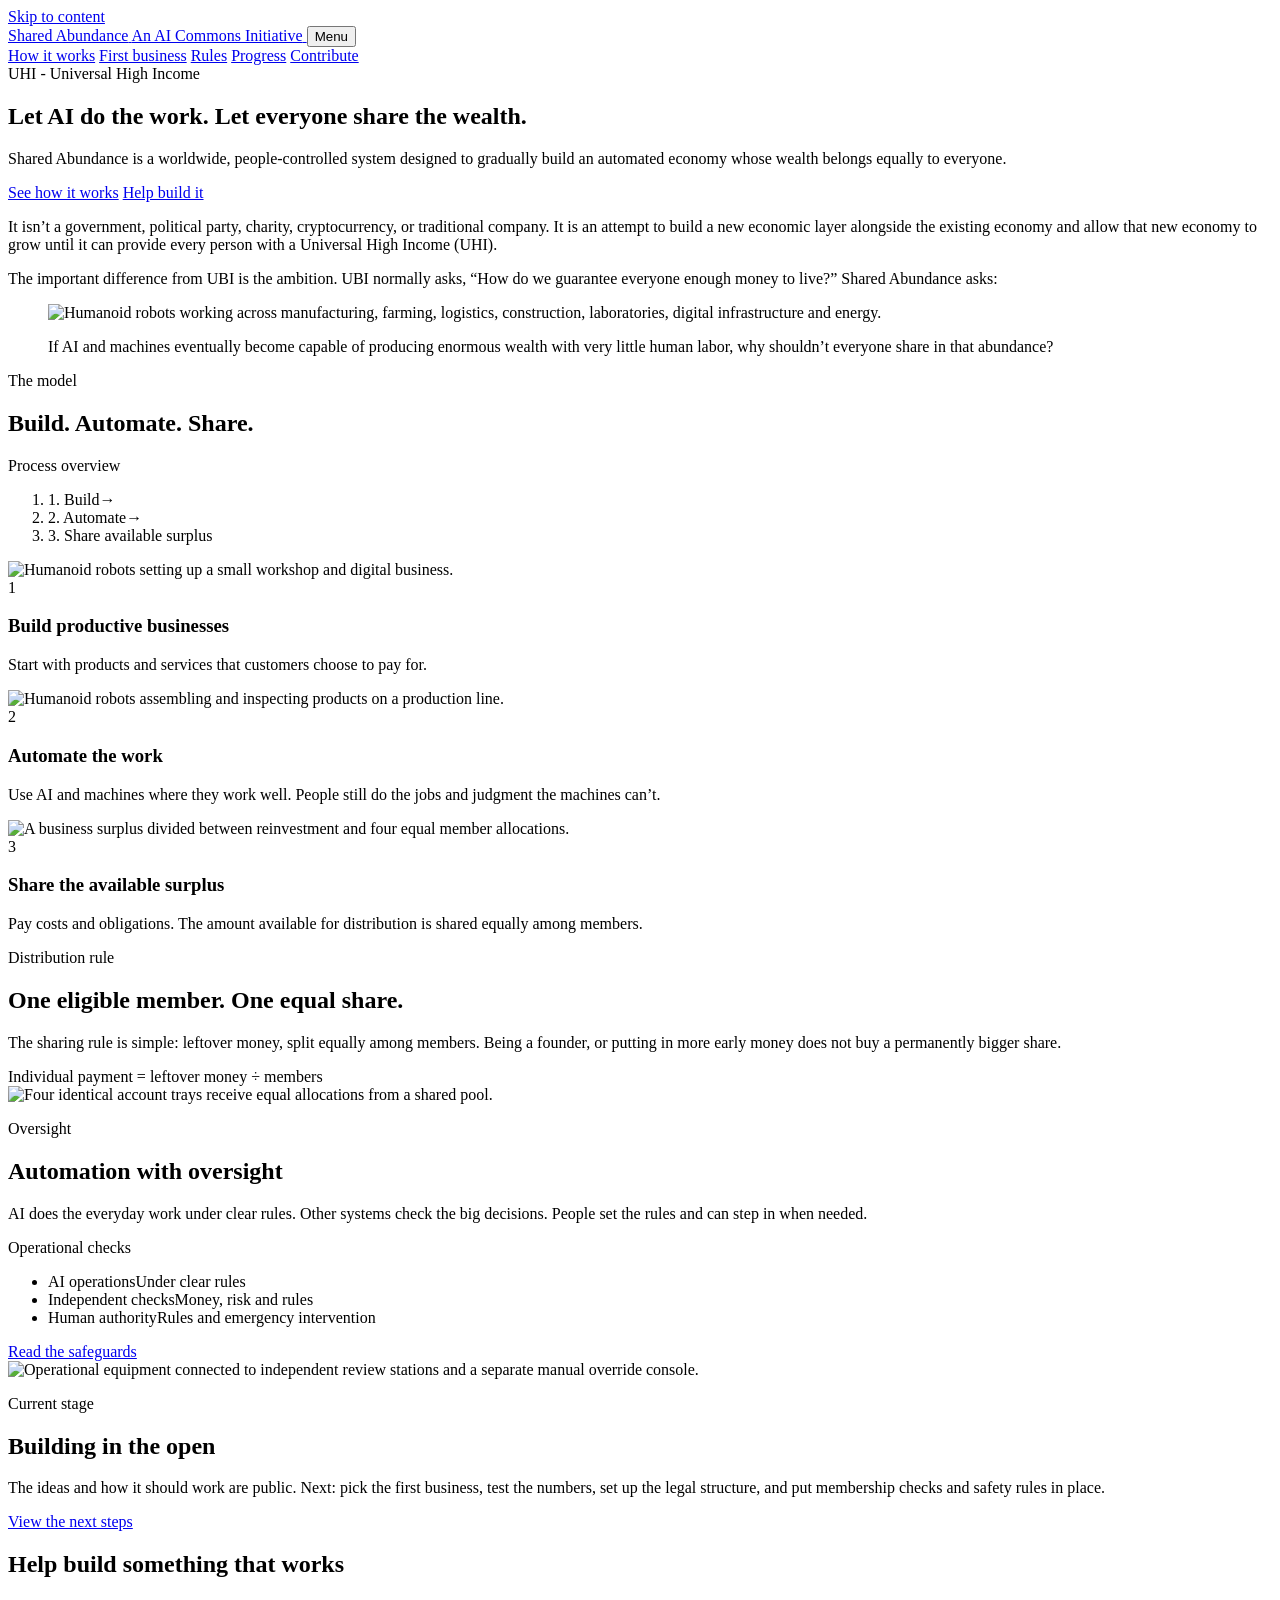
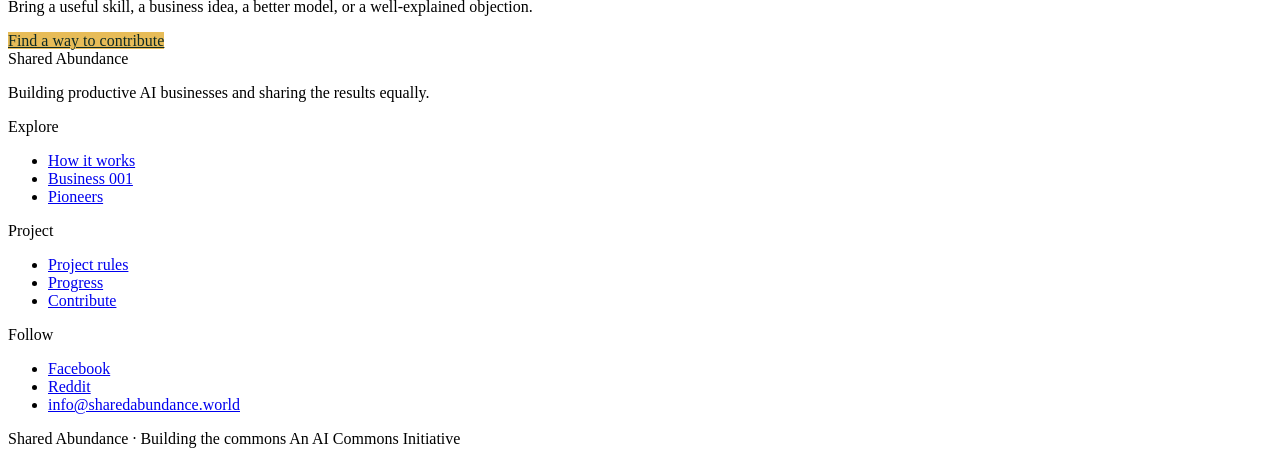
==== index.html @ f79dd9b8 "Remove First step section from homepage" ====
<!DOCTYPE html>
<html lang="en">
<head>
  <meta charset="utf-8">
  <meta name="viewport" content="width=device-width, initial-scale=1">
  <meta name="theme-color" content="#173E35">
  <title>Shared Abundance · Let AI do the work. Let everyone share the wealth.</title>
  <meta name="description" content="Shared Abundance builds productive businesses with AI and automation, then shares available surplus equally among eligible members.">
  <link rel="canonical" href="https://sharedabundance.world/">
  <meta property="og:title" content="Shared Abundance · Let AI do the work. Let everyone share the wealth.">
  <meta property="og:description" content="Shared Abundance builds productive businesses with AI and automation, then shares available surplus equally among eligible members.">
  <meta property="og:type" content="website">
  <meta property="og:url" content="https://sharedabundance.world/">
    <link rel="icon" href="/assets/favicon.svg" type="image/svg+xml">
  <link rel="icon" href="/assets/favicon.png" type="image/png" sizes="any">
  <link rel="apple-touch-icon" href="/assets/favicon.png">
  <link rel="stylesheet" href="/css/styles.css">
</head>
<body>
  <a class="skip-link" href="#main">Skip to content</a>
  <header class="site-header">
    <div class="container header-inner">
      <a class="brand" href="/">
        <span class="brand-name">Shared Abundance</span>
        <span class="brand-desc">An AI Commons Initiative</span>
      </a>
      <button class="nav-toggle" type="button" aria-expanded="false" aria-controls="site-nav">Menu</button>
      <nav id="site-nav" class="site-nav" aria-label="Primary">
        <a href="/how-it-works/">How it works</a>
        <a href="/business-001/">First business</a>
        <a href="/rules/">Rules</a>
        <a href="/progress/">Progress</a>
        <a href="/contribute/" class="nav-cta">Contribute</a>
      </nav>
    </div>
  </header>
  <main id="main">
    <section class="hero">
      <div class="container">
        <div class="hero-copy">
          <span class="badge">UHI - Universal High Income</span>
          <h1 class="hero-title" style="margin-top:1.25rem">
            <span>Let AI do the work.</span>
            <span>Let everyone share the wealth.</span>
          </h1>
          <div class="hero-intro">
            <p>Shared Abundance is a worldwide, people-controlled system designed to gradually build an automated economy whose wealth belongs equally to everyone.</p>
          </div>
          <div class="btn-row">
            <a class="btn btn-primary" href="/how-it-works/">See how it works</a>
            <a class="btn btn-secondary" href="/contribute/">Help build it</a>
          </div>
        </div>
        <div class="hero-above">
          <p>It isn’t a government, political party, charity, cryptocurrency, or traditional company. It is an attempt to build a new economic layer alongside the existing economy and allow that new economy to grow until it can provide every person with a Universal High Income (UHI).</p>
          <p>The important difference from UBI is the ambition. UBI normally asks, “How do we guarantee everyone enough money to live?” Shared Abundance asks:</p>
        </div>
        <figure class="hero-figure">
          <img src="/assets/00-approved-humanoid-hero.png" width="1672" height="941" alt="Humanoid robots working across manufacturing, farming, logistics, construction, laboratories, digital infrastructure and energy." fetchpriority="high" decoding="async">
          <figcaption class="hero-below">
            <p class="hero-question">If AI and machines eventually become capable of producing enormous wealth with very little human labor, why shouldn’t everyone share in that abundance?</p>
          </figcaption>
        </figure>
      </div>
    </section>

    <section class="section" aria-labelledby="process-heading">
      <div class="container">
        <div class="section-header">
          <p class="eyebrow">The model</p>
          <h2 id="process-heading">Build. Automate. Share.</h2>
        </div>
        <div class="diagram" aria-label="Three-step process">
          <div class="diagram-title">Process overview</div>
          <ol class="flow">
            <li><span class="flow-node accent">1. Build</span><span class="flow-arrow" aria-hidden="true">→</span></li>
            <li><span class="flow-node accent">2. Automate</span><span class="flow-arrow" aria-hidden="true">→</span></li>
            <li><span class="flow-node gold">3. Share available surplus</span></li>
          </ol>
        </div>
        <div class="grid-3">
          <article class="card">
            <div class="card-media"><img src="/assets/01a-build.png" width="1448" height="1086" alt="Humanoid robots setting up a small workshop and digital business." loading="lazy" decoding="async"></div>
            <div class="card-body"><span class="step-num">1</span><h3>Build productive businesses</h3><p>Start with products and services that customers choose to pay for.</p></div>
          </article>
          <article class="card">
            <div class="card-media"><img src="/assets/01b-automate.png" width="1448" height="1086" alt="Humanoid robots assembling and inspecting products on a production line." loading="lazy" decoding="async"></div>
            <div class="card-body"><span class="step-num">2</span><h3>Automate the work</h3><p>Use AI and machines where they work well. People still do the jobs and judgment the machines can’t.</p></div>
          </article>
          <article class="card">
            <div class="card-media"><img src="/assets/01c-share.png" width="1448" height="1086" alt="A business surplus divided between reinvestment and four equal member allocations." loading="lazy" decoding="async"></div>
            <div class="card-body"><span class="step-num">3</span><h3>Share the available surplus</h3><p>Pay costs and obligations. The amount available for distribution is shared equally among members.</p></div>
          </article>
        </div>
      </div>
    </section>



    <section class="section section-sage" aria-labelledby="equal-heading">
      <div class="container">
        <div class="feature-row">
          <div>
            <p class="eyebrow">Distribution rule</p>
            <h2 id="equal-heading">One eligible member. One equal share.</h2>
            <p>The sharing rule is simple: leftover money, split equally among members. Being a founder, or putting in more early money does not buy a permanently bigger share.</p>
            <div class="formula" role="math" aria-label="Individual payment equals leftover money divided by members">Individual payment = leftover money ÷ members</div>
          </div>
          <div class="feature-media"><img src="/assets/03-equal-shares.png" width="1672" height="941" alt="Four identical account trays receive equal allocations from a shared pool." loading="lazy" decoding="async"></div>
        </div>
      </div>
    </section>

    <section class="section" aria-labelledby="safeguards-heading">
      <div class="container">
        <div class="feature-row reverse">
          <div>
            <p class="eyebrow">Oversight</p>
            <h2 id="safeguards-heading">Automation with oversight</h2>
            <p>AI does the everyday work under clear rules. Other systems check the big decisions. People set the rules and can step in when needed.</p>
            <div class="diagram" aria-label="Operational safeguards">
              <div class="diagram-title">Operational checks</div>
              <ul class="stack-list">
                <li><span class="label">AI operations</span><span class="note">Under clear rules</span><span></span></li>
                <li><span class="label">Independent checks</span><span class="note">Money, risk and rules</span><span></span></li>
                <li><span class="label">Human authority</span><span class="note">Rules and emergency intervention</span><span></span></li>
              </ul>
            </div>
            <div class="btn-row"><a class="btn btn-secondary" href="/rules/#safeguards">Read the safeguards</a></div>
          </div>
          <div class="feature-media"><img src="/assets/07-operational-safeguards.png" width="1672" height="941" alt="Operational equipment connected to independent review stations and a separate manual override console." loading="lazy" decoding="async"></div>
        </div>
      </div>
    </section>

    <section class="section section-sage" aria-labelledby="stage-heading">
      <div class="container">
        <div class="section-header">
          <p class="eyebrow">Current stage</p>
          <h2 id="stage-heading">Building in the open</h2>
          <p class="lead">The ideas and how it should work are public. Next: pick the first business, test the numbers, set up the legal structure, and put membership checks and safety rules in place.</p>
        </div>
        <div class="btn-row" style="margin-top:0"><a class="btn btn-primary" href="/progress/">View the next steps</a></div>
      </div>
    </section>

    <section class="section section-forest" aria-labelledby="invite-heading">
      <div class="container cta-band">
        <div>
          <h2 id="invite-heading">Help build something that works</h2>
          <p class="lead">Bring a useful skill, a business idea, a better model, or a well-explained objection.</p>
        </div>
        <a class="btn btn-ghost" href="/contribute/" style="background:#E7BC58;color:#0F2A24">Find a way to contribute</a>
      </div>
    </section>
  </main>
  <footer class="site-footer">
    <div class="container">
      <div class="footer-grid">
        <div>
          <div class="footer-brand">Shared Abundance</div>
          <p>Building productive AI businesses and sharing the results equally.</p>
        </div>
        <div>
          <div class="footer-heading">Explore</div>
          <ul class="footer-links">
            <li><a href="/how-it-works/">How it works</a></li>
            <li><a href="/business-001/">Business 001</a></li>
            <li><a href="/pioneers/">Pioneers</a></li>
          </ul>
        </div>
        <div>
          <div class="footer-heading">Project</div>
          <ul class="footer-links">
            <li><a href="/rules/">Project rules</a></li>
            <li><a href="/progress/">Progress</a></li>
            <li><a href="/contribute/">Contribute</a></li>
          </ul>
        </div>
        <div>
          <div class="footer-heading">Follow</div>
          <ul class="footer-links">
            <li><a href="https://www.facebook.com/profile.php?id=61594748557223" rel="noopener noreferrer" target="_blank">Facebook</a></li>
            <li><a href="https://www.reddit.com/user/SharedAbundance/" rel="noopener noreferrer" target="_blank">Reddit</a></li>
            <li><a href="mailto:info@sharedabundance.world">info@sharedabundance.world</a></li>
          </ul>
        </div>
      </div>
      <div class="footer-meta">
        <span>Shared Abundance · Building the commons</span>
        <span>An AI Commons Initiative</span>
      </div>
    </div>
  </footer>
  <script src="/js/site.js" defer></script>
</body>
</html>
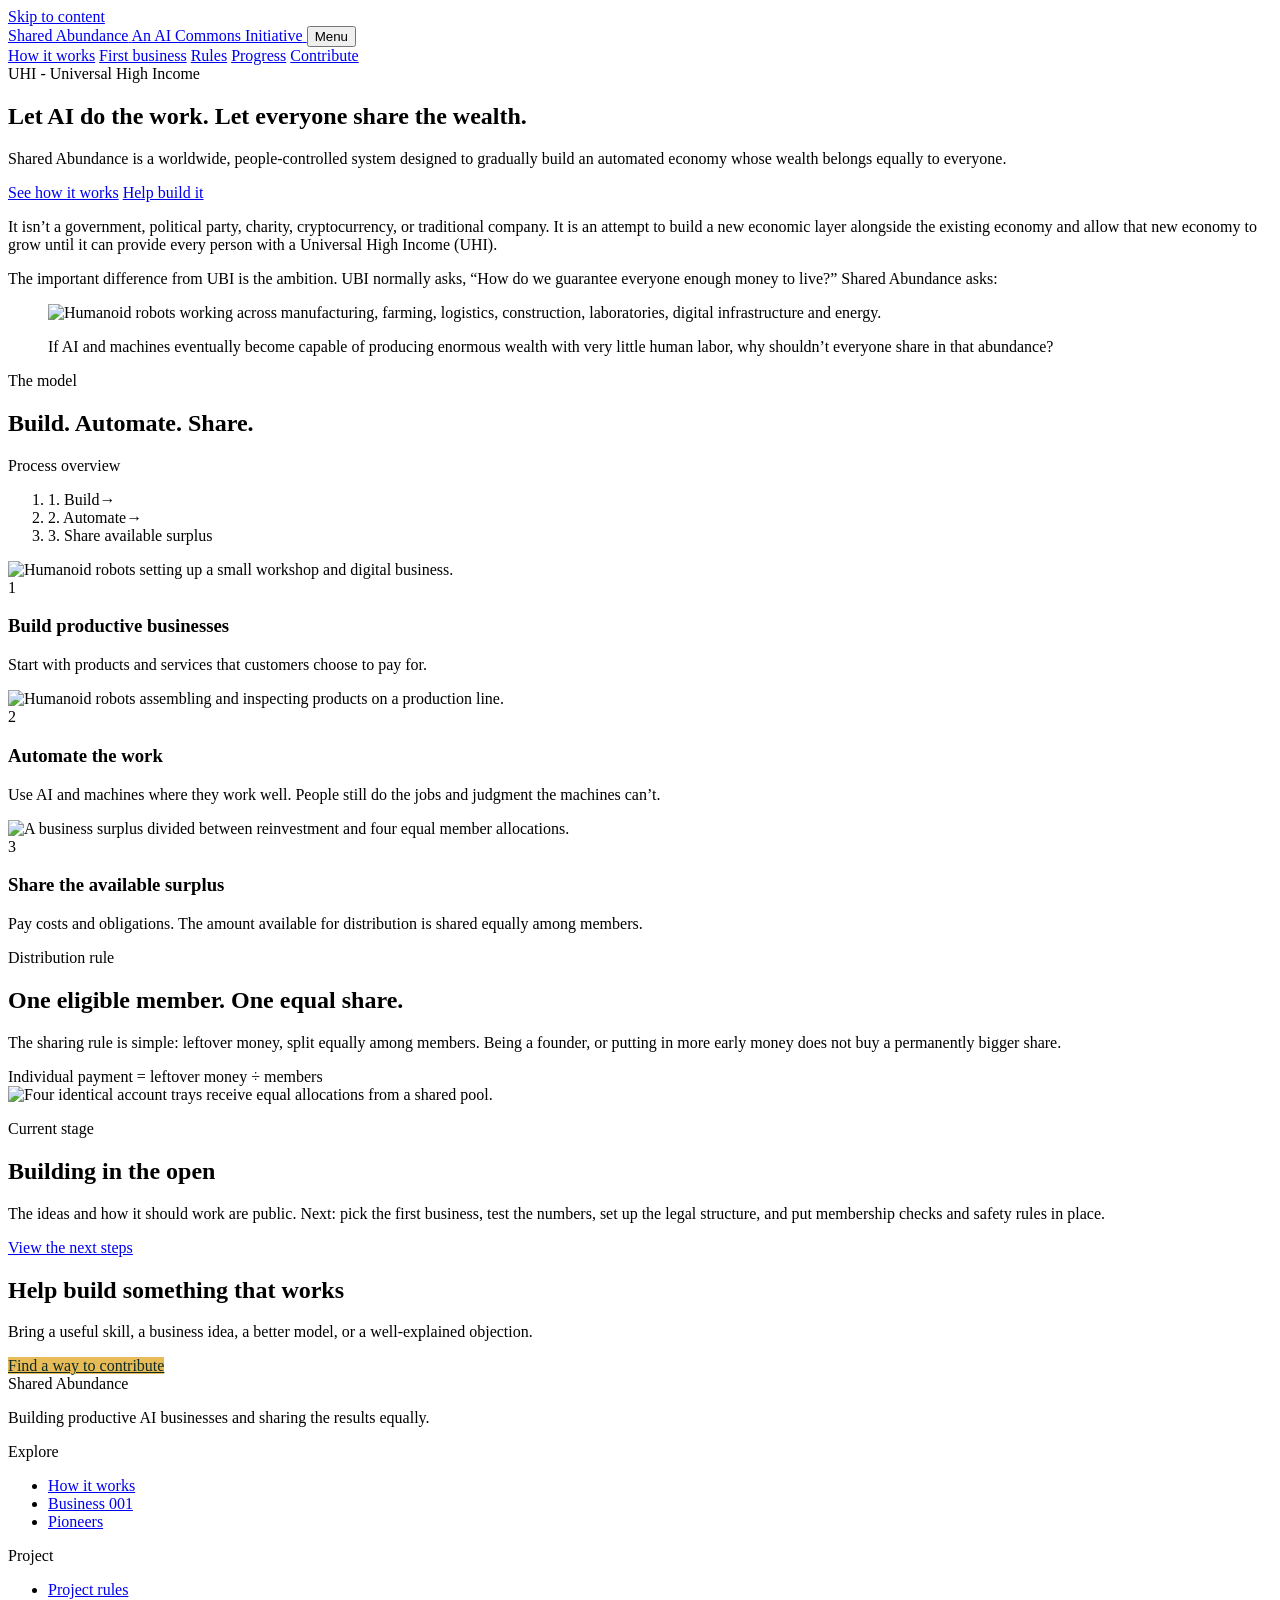
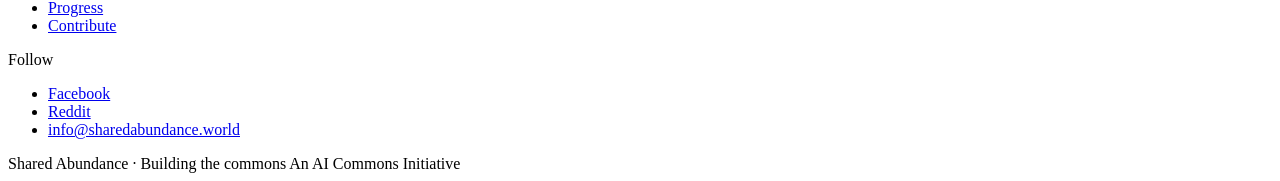
==== commit f7f6e9cb: "Remove Automation with oversight section from homepage" ====
--- a/index.html
+++ b/index.html
@@ -111,29 +111,8 @@
       </div>
     </section>
 
-    <section class="section" aria-labelledby="safeguards-heading">
-      <div class="container">
-        <div class="feature-row reverse">
-          <div>
-            <p class="eyebrow">Oversight</p>
-            <h2 id="safeguards-heading">Automation with oversight</h2>
-            <p>AI does the everyday work under clear rules. Other systems check the big decisions. People set the rules and can step in when needed.</p>
-            <div class="diagram" aria-label="Operational safeguards">
-              <div class="diagram-title">Operational checks</div>
-              <ul class="stack-list">
-                <li><span class="label">AI operations</span><span class="note">Under clear rules</span><span></span></li>
-                <li><span class="label">Independent checks</span><span class="note">Money, risk and rules</span><span></span></li>
-                <li><span class="label">Human authority</span><span class="note">Rules and emergency intervention</span><span></span></li>
-              </ul>
-            </div>
-            <div class="btn-row"><a class="btn btn-secondary" href="/rules/#safeguards">Read the safeguards</a></div>
-          </div>
-          <div class="feature-media"><img src="/assets/07-operational-safeguards.png" width="1672" height="941" alt="Operational equipment connected to independent review stations and a separate manual override console." loading="lazy" decoding="async"></div>
-        </div>
-      </div>
-    </section>
 
-    <section class="section section-sage" aria-labelledby="stage-heading">
+    <section class="section" aria-labelledby="stage-heading">
       <div class="container">
         <div class="section-header">
           <p class="eyebrow">Current stage</p>
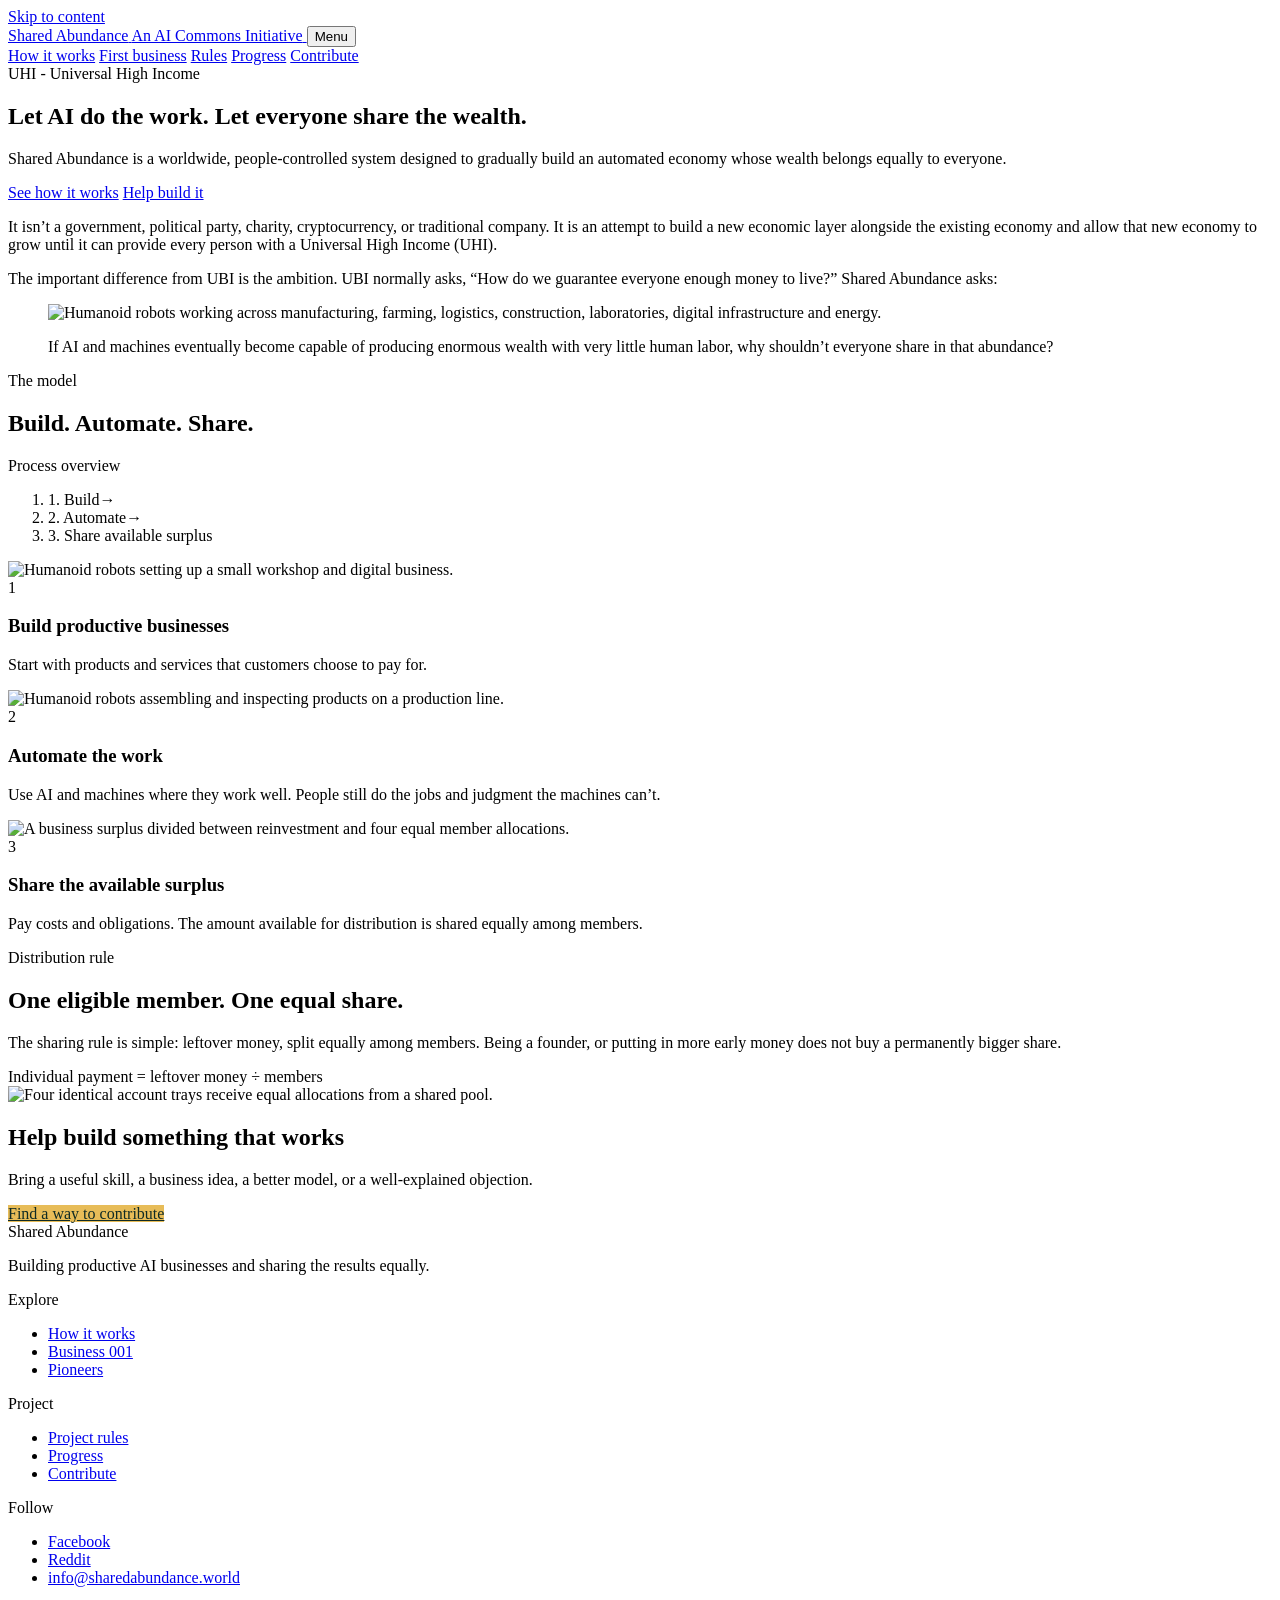
==== commit f9965604: "Remove Building in the open section from homepage" ====
--- a/index.html
+++ b/index.html
@@ -112,16 +112,6 @@
     </section>
 
 
-    <section class="section" aria-labelledby="stage-heading">
-      <div class="container">
-        <div class="section-header">
-          <p class="eyebrow">Current stage</p>
-          <h2 id="stage-heading">Building in the open</h2>
-          <p class="lead">The ideas and how it should work are public. Next: pick the first business, test the numbers, set up the legal structure, and put membership checks and safety rules in place.</p>
-        </div>
-        <div class="btn-row" style="margin-top:0"><a class="btn btn-primary" href="/progress/">View the next steps</a></div>
-      </div>
-    </section>
 
     <section class="section section-forest" aria-labelledby="invite-heading">
       <div class="container cta-band">
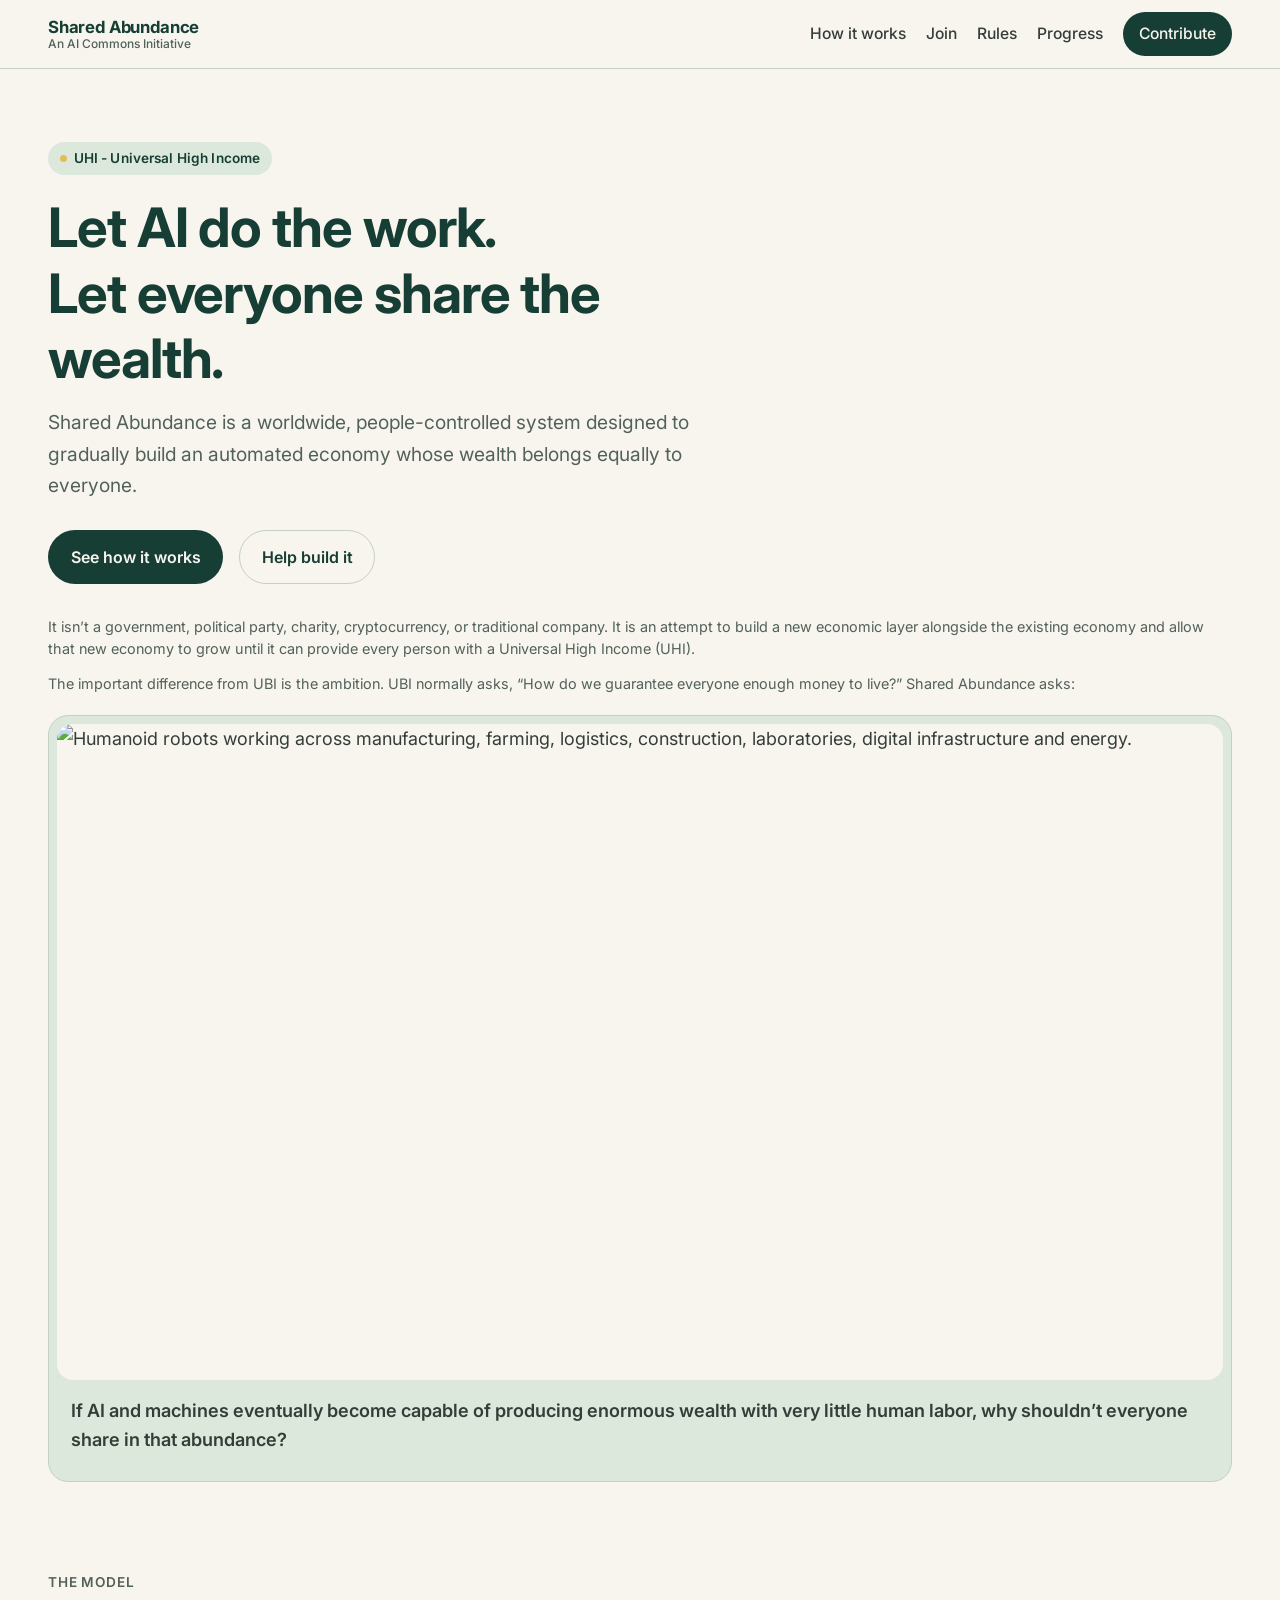
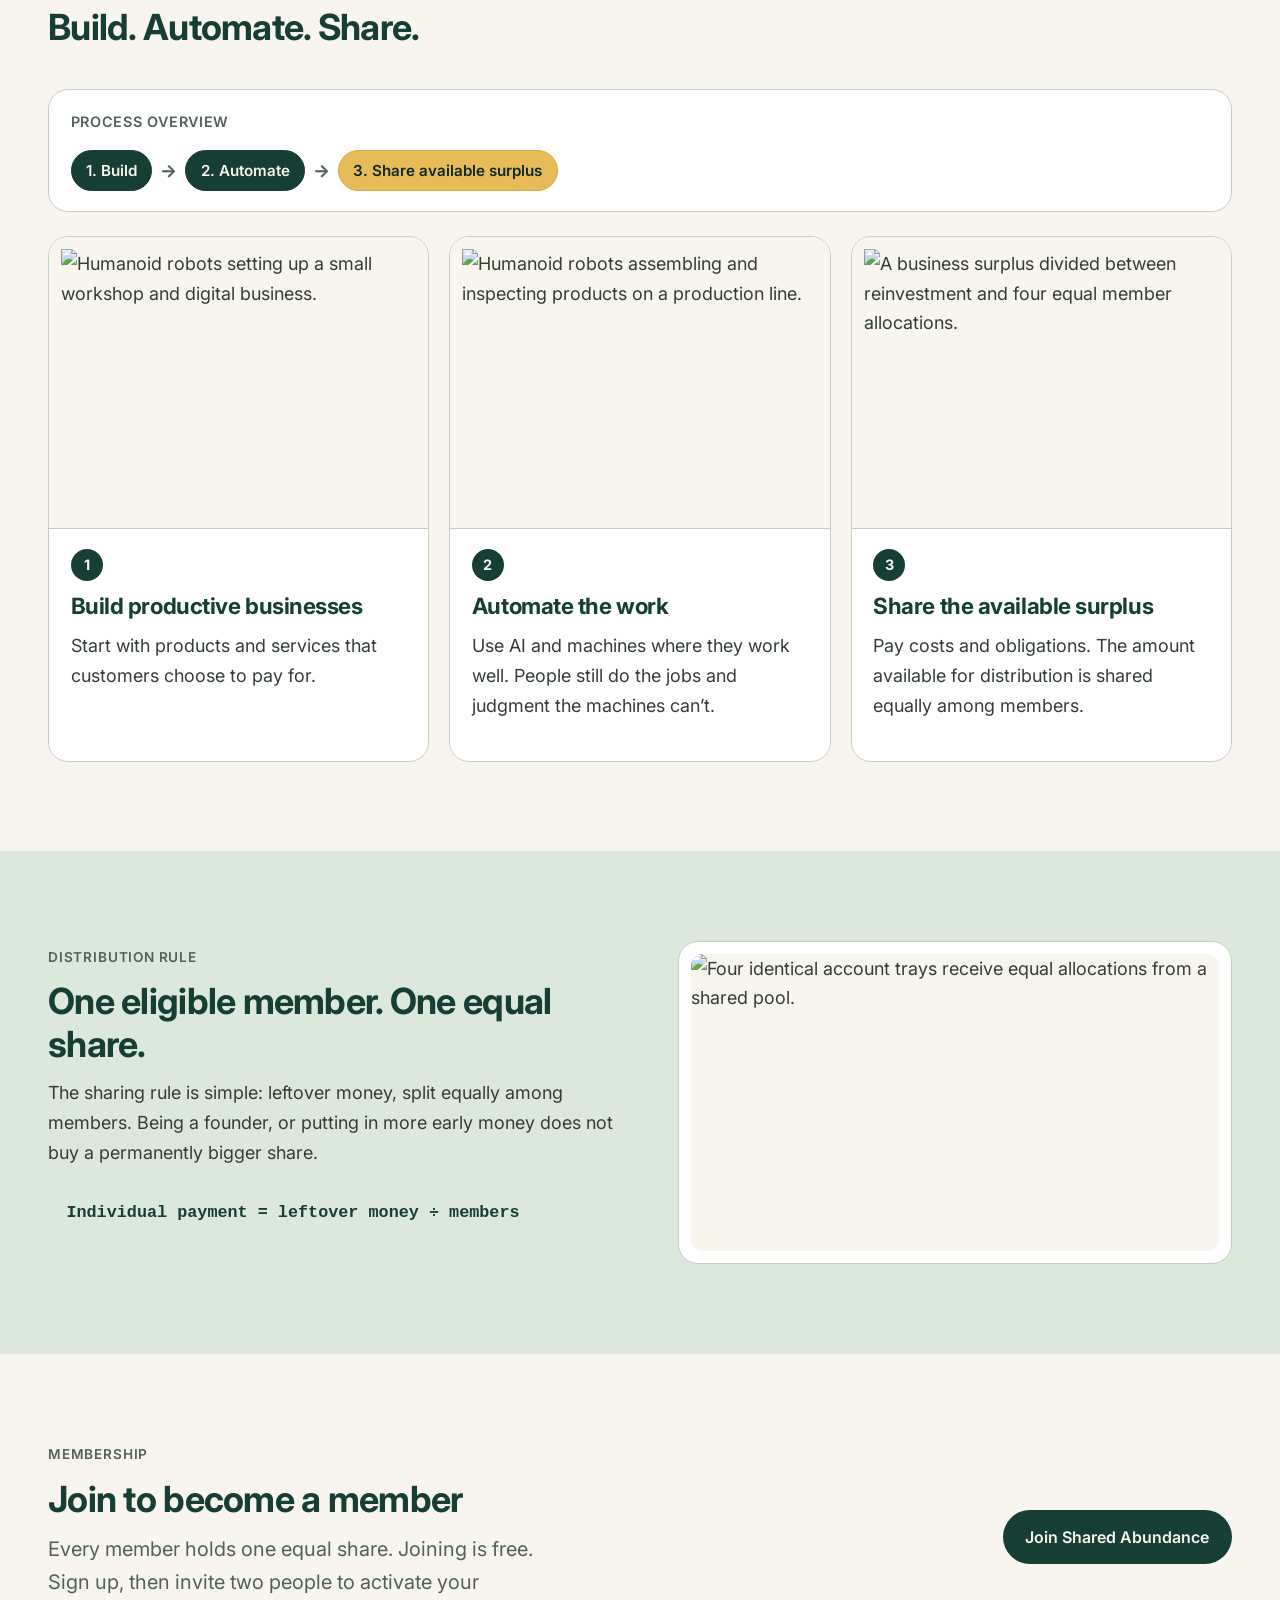
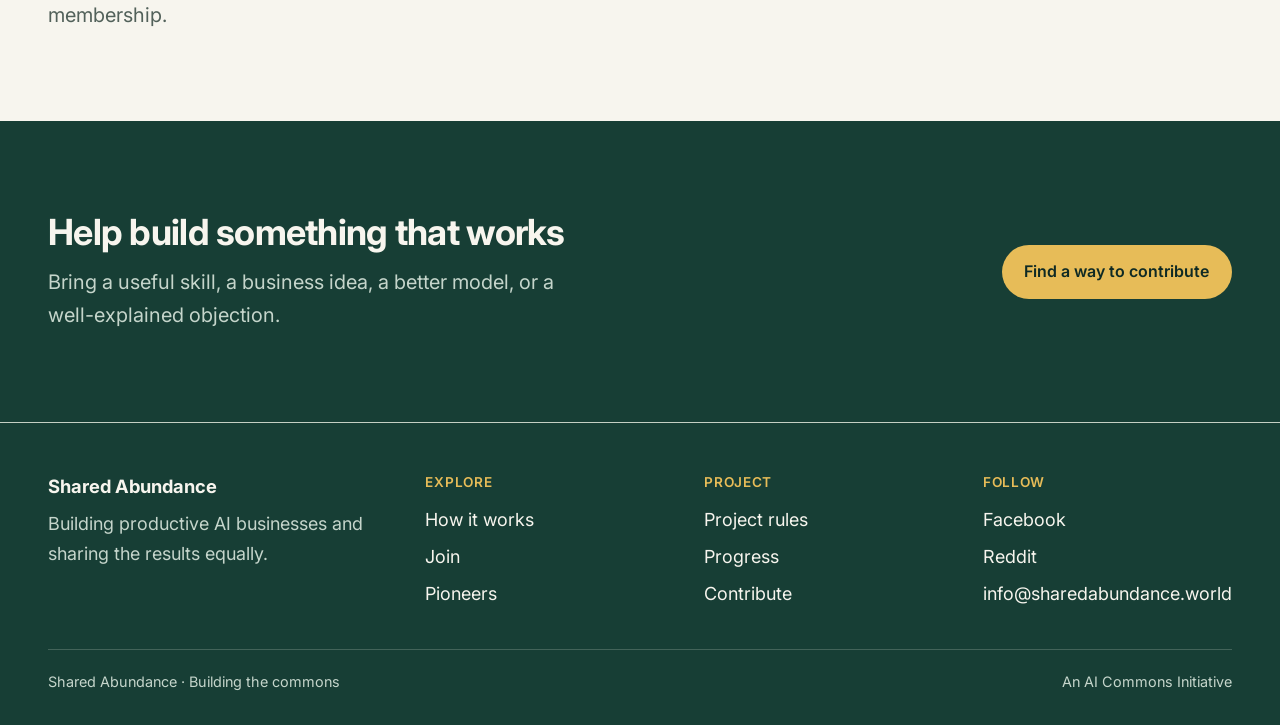
==== commit a473d42d: "Replace First business page with redirect to /join/ and update nav/footer links" ====
--- a/index.html
+++ b/index.html
@@ -27,7 +27,7 @@
       <button class="nav-toggle" type="button" aria-expanded="false" aria-controls="site-nav">Menu</button>
       <nav id="site-nav" class="site-nav" aria-label="Primary">
         <a href="/how-it-works/">How it works</a>
-        <a href="/business-001/">First business</a>
+        <a href="/join/">Join</a>
         <a href="/rules/">Rules</a>
         <a href="/progress/">Progress</a>
         <a href="/contribute/" class="nav-cta">Contribute</a>
@@ -113,6 +113,17 @@
 
 
 
+    <section class="section" aria-labelledby="join-heading">
+      <div class="container cta-band">
+        <div>
+          <p class="eyebrow">Membership</p>
+          <h2 id="join-heading">Join to become a member</h2>
+          <p class="lead">Every member holds one equal share. Joining is free. Sign up, then invite two people to activate your membership.</p>
+        </div>
+        <a class="btn btn-primary" href="/join/">Join Shared Abundance</a>
+      </div>
+    </section>
+
     <section class="section section-forest" aria-labelledby="invite-heading">
       <div class="container cta-band">
         <div>
@@ -134,7 +145,7 @@
           <div class="footer-heading">Explore</div>
           <ul class="footer-links">
             <li><a href="/how-it-works/">How it works</a></li>
-            <li><a href="/business-001/">Business 001</a></li>
+            <li><a href="/join/">Join</a></li>
             <li><a href="/pioneers/">Pioneers</a></li>
           </ul>
         </div>
--- a/css/styles.css
+++ b/css/styles.css
@@ -0,0 +1,1020 @@
+/* Shared Abundance · site styles */
+@import url("https://fonts.googleapis.com/css2?family=Inter:wght@400;500;600;700&display=swap");
+
+:root {
+  --sa-ivory: #F7F5EE;
+  --sa-forest: #173E35;
+  --sa-sage: #DCE8DC;
+  --sa-gold: #E7BC58;
+  --sa-charcoal: #343D38;
+  --sa-muted: #52615A;
+  --sa-border: #C5D0C4;
+  --sa-white: #FFFFFF;
+  --sa-forest-deep: #0F2A24;
+  --sa-font: Inter, ui-sans-serif, system-ui, -apple-system, BlinkMacSystemFont, "Segoe UI", sans-serif;
+  --sa-max-width: 77.5rem;
+  --sa-reading-width: 47.5rem;
+  --sa-radius-small: 0.75rem;
+  --sa-radius-large: 1.25rem;
+  --sa-gutter: clamp(1.25rem, 4vw, 3rem);
+  --sa-section-space: clamp(3rem, 7vw, 7rem);
+  --sa-shadow: 0 1px 2px rgba(23, 62, 53, 0.04), 0 8px 24px rgba(23, 62, 53, 0.06);
+  --sa-header-h: 4.25rem;
+}
+
+*, *::before, *::after { box-sizing: border-box; }
+
+html {
+  scroll-behavior: smooth;
+  -webkit-text-size-adjust: 100%;
+}
+
+@media (prefers-reduced-motion: reduce) {
+  html { scroll-behavior: auto; }
+  *, *::before, *::after {
+    animation-duration: 0.01ms !important;
+    animation-iteration-count: 1 !important;
+    transition-duration: 0.01ms !important;
+  }
+}
+
+body {
+  margin: 0;
+  font-family: var(--sa-font);
+  font-size: 1.125rem;
+  line-height: 1.65;
+  color: var(--sa-charcoal);
+  background: var(--sa-ivory);
+  -webkit-font-smoothing: antialiased;
+}
+
+img { max-width: 100%; height: auto; display: block; }
+a { color: var(--sa-forest); text-underline-offset: 0.15em; }
+a:hover { color: var(--sa-forest-deep); }
+:focus-visible {
+  outline: 3px solid var(--sa-gold);
+  outline-offset: 3px;
+}
+.skip-link {
+  position: absolute;
+  left: -9999px;
+  top: 0;
+  background: var(--sa-forest);
+  color: var(--sa-ivory);
+  padding: 0.75rem 1rem;
+  z-index: 1000;
+}
+.skip-link:focus { left: var(--sa-gutter); top: 0.5rem; }
+
+.container {
+  width: min(100% - 2 * var(--sa-gutter), var(--sa-max-width));
+  margin-inline: auto;
+}
+.reading { max-width: var(--sa-reading-width); }
+
+/* Header */
+.site-header {
+  position: sticky;
+  top: 0;
+  z-index: 100;
+  background: rgba(247, 245, 238, 0.92);
+  backdrop-filter: blur(10px);
+  border-bottom: 1px solid var(--sa-border);
+}
+.header-inner {
+  display: flex;
+  align-items: center;
+  justify-content: space-between;
+  gap: 1rem;
+  min-height: var(--sa-header-h);
+}
+.brand {
+  display: flex;
+  flex-direction: column;
+  text-decoration: none;
+  color: var(--sa-forest);
+  line-height: 1.2;
+}
+.brand-name {
+  font-weight: 700;
+  font-size: 1.05rem;
+  letter-spacing: -0.01em;
+}
+.brand-desc {
+  font-size: 0.75rem;
+  color: var(--sa-muted);
+  font-weight: 500;
+}
+.nav-toggle {
+  display: none;
+  border: 1px solid var(--sa-border);
+  background: var(--sa-white);
+  color: var(--sa-forest);
+  border-radius: var(--sa-radius-small);
+  padding: 0.55rem 0.85rem;
+  font: inherit;
+  font-size: 0.95rem;
+  font-weight: 600;
+  cursor: pointer;
+}
+.site-nav {
+  display: flex;
+  align-items: center;
+  gap: 0.25rem 1.25rem;
+}
+.site-nav a {
+  text-decoration: none;
+  color: var(--sa-charcoal);
+  font-size: 0.98rem;
+  font-weight: 500;
+  padding: 0.35rem 0;
+}
+.site-nav a:hover,
+.site-nav a[aria-current="page"] {
+  color: var(--sa-forest);
+}
+.site-nav a[aria-current="page"] {
+  box-shadow: inset 0 -2px 0 var(--sa-gold);
+}
+.nav-cta {
+  display: inline-flex !important;
+  align-items: center;
+  background: var(--sa-forest) !important;
+  color: var(--sa-ivory) !important;
+  padding: 0.55rem 1rem !important;
+  border-radius: 999px;
+  box-shadow: none !important;
+}
+.nav-cta:hover {
+  background: var(--sa-forest-deep) !important;
+  color: var(--sa-ivory) !important;
+}
+
+@media (max-width: 860px) {
+  .nav-toggle { display: inline-flex; align-items: center; gap: 0.4rem; }
+  .site-nav {
+    display: none;
+    position: absolute;
+    left: 0;
+    right: 0;
+    top: 100%;
+    flex-direction: column;
+    align-items: stretch;
+    gap: 0;
+    background: var(--sa-ivory);
+    border-bottom: 1px solid var(--sa-border);
+    padding: 0.75rem var(--sa-gutter) 1.25rem;
+    box-shadow: var(--sa-shadow);
+  }
+  .site-nav.is-open { display: flex; }
+  .site-nav a {
+    padding: 0.85rem 0.25rem;
+    border-bottom: 1px solid var(--sa-border);
+  }
+  .site-nav .nav-cta {
+    margin-top: 0.75rem;
+    justify-content: center;
+    border-bottom: 0 !important;
+  }
+}
+
+/* Buttons & badges */
+.btn {
+  display: inline-flex;
+  align-items: center;
+  justify-content: center;
+  gap: 0.4rem;
+  padding: 0.8rem 1.35rem;
+  border-radius: 999px;
+  font: inherit;
+  font-size: 1rem;
+  font-weight: 600;
+  text-decoration: none;
+  border: 1px solid transparent;
+  cursor: pointer;
+  transition: background 0.15s ease, color 0.15s ease, border-color 0.15s ease;
+}
+.btn-primary {
+  background: var(--sa-forest);
+  color: var(--sa-ivory);
+}
+.btn-primary:hover {
+  background: var(--sa-forest-deep);
+  color: var(--sa-ivory);
+}
+.btn-secondary {
+  background: transparent;
+  color: var(--sa-forest);
+  border-color: var(--sa-border);
+}
+.btn-secondary:hover {
+  background: var(--sa-sage);
+  color: var(--sa-forest);
+}
+.btn-ghost {
+  background: var(--sa-sage);
+  color: var(--sa-forest);
+}
+.btn-ghost:hover { background: #cfe0cf; color: var(--sa-forest); }
+.btn-row {
+  display: flex;
+  flex-wrap: wrap;
+  gap: 0.75rem 1rem;
+  margin-top: 1.5rem;
+}
+.badge {
+  display: inline-flex;
+  align-items: center;
+  gap: 0.4rem;
+  padding: 0.35rem 0.75rem;
+  border-radius: 999px;
+  background: var(--sa-sage);
+  color: var(--sa-forest);
+  font-size: 0.85rem;
+  font-weight: 600;
+  letter-spacing: 0.01em;
+}
+.badge::before {
+  content: "";
+  width: 0.45rem;
+  height: 0.45rem;
+  border-radius: 50%;
+  background: var(--sa-gold);
+}
+
+/* Typography */
+h1, h2, h3, h4 {
+  color: var(--sa-forest);
+  line-height: 1.2;
+  letter-spacing: -0.02em;
+  font-weight: 700;
+  margin: 0 0 0.75rem;
+}
+h1 { font-size: clamp(2.1rem, 4.5vw, 3.4rem); }
+h2 { font-size: clamp(1.65rem, 3vw, 2.25rem); }
+h3 { font-size: clamp(1.2rem, 2vw, 1.4rem); }
+p { margin: 0 0 1rem; }
+.lead {
+  font-size: clamp(1.1rem, 2vw, 1.25rem);
+  color: var(--sa-muted);
+  max-width: 40rem;
+}
+.eyebrow {
+  font-size: 0.85rem;
+  font-weight: 600;
+  letter-spacing: 0.06em;
+  text-transform: uppercase;
+  color: var(--sa-muted);
+  margin-bottom: 0.75rem;
+}
+.caption {
+  font-size: 0.9rem;
+  color: var(--sa-muted);
+  margin-top: 0.75rem;
+}
+.section {
+  padding: var(--sa-section-space) 0;
+}
+.section-sage { background: var(--sa-sage); }
+.section-forest {
+  background: var(--sa-forest);
+  color: var(--sa-ivory);
+}
+.section-forest h2,
+.section-forest h3,
+.section-forest a { color: var(--sa-ivory); }
+.section-forest .lead,
+.section-forest .caption { color: #c5d5cb; }
+.section-header {
+  max-width: 40rem;
+  margin-bottom: 2.5rem;
+}
+
+/* Hero */
+.hero {
+  padding: clamp(2.5rem, 6vw, 4.5rem) 0 0;
+}
+
+.hero-copy { max-width: 42rem; margin-bottom: 2rem; }
+.hero-title {
+  margin-bottom: 1rem;
+}
+.hero-title span { display: block; }
+
+.hero-intro {
+  max-width: 42rem;
+  margin: 0 0 1.75rem;
+  font-size: clamp(1.05rem, 2vw, 1.2rem);
+  color: var(--sa-muted);
+  line-height: 1.65;
+}
+.hero-intro p { margin: 0 0 1rem; }
+.hero-intro p:last-child { margin-bottom: 0; }
+.hero-question {
+  color: var(--sa-charcoal);
+  font-weight: 600;
+  font-size: 1.05em;
+}
+.hero-figure {
+  margin: 0;
+  background: var(--sa-sage);
+  border: 1px solid var(--sa-border);
+  border-radius: var(--sa-radius-large);
+  overflow: hidden;
+  padding: 0.5rem;
+}
+.hero-figure img {
+  width: 100%;
+  height: auto;
+  border-radius: calc(var(--sa-radius-large) - 0.25rem);
+  object-fit: contain;
+  background: var(--sa-ivory);
+}
+.hero-above {
+  width: 100%;
+  max-width: none;
+  margin: 0 0 1.25rem;
+  font-size: clamp(0.82rem, 1.15vw, 0.9rem);
+  color: var(--sa-muted);
+  line-height: 1.55;
+}
+.hero-above p { margin: 0 0 0.75rem; }
+.hero-above p:last-child { margin-bottom: 0; }
+.hero-figure figcaption.hero-below {
+  text-align: left;
+  max-width: none;
+  margin: 0;
+  padding: 1rem 0.85rem 1.15rem;
+  font-size: clamp(0.95rem, 1.5vw, 1.08rem);
+  color: var(--sa-muted);
+  line-height: 1.6;
+}
+.hero-figure figcaption.hero-below p { margin: 0; }
+.hero-figure figcaption.hero-below .hero-question {
+  color: var(--sa-charcoal);
+  font-weight: 600;
+  font-size: 1.05em;
+}
+.hero-figure figcaption {
+  padding: 0.85rem 1rem 0.5rem;
+  font-size: 0.9rem;
+  color: var(--sa-muted);
+}
+
+/* Cards & grids */
+.grid-3 {
+  display: grid;
+  grid-template-columns: repeat(3, 1fr);
+  gap: 1.25rem;
+}
+.grid-2 {
+  display: grid;
+  grid-template-columns: repeat(2, 1fr);
+  gap: 1.5rem;
+}
+.grid-industries {
+  display: grid;
+  grid-template-columns: repeat(3, 1fr);
+  gap: 1.25rem;
+}
+@media (max-width: 960px) {
+  .grid-3, .grid-industries { grid-template-columns: repeat(2, 1fr); }
+}
+@media (max-width: 640px) {
+  .grid-3, .grid-2, .grid-industries { grid-template-columns: 1fr; }
+}
+
+.card {
+  background: var(--sa-white);
+  border: 1px solid var(--sa-border);
+  border-radius: var(--sa-radius-large);
+  overflow: hidden;
+  height: 100%;
+  display: flex;
+  flex-direction: column;
+}
+.card-body { padding: 1.25rem 1.35rem 1.5rem; flex: 1; }
+.card-media {
+  background: var(--sa-ivory);
+  border-bottom: 1px solid var(--sa-border);
+  aspect-ratio: 4 / 3;
+  display: flex;
+  align-items: center;
+  justify-content: center;
+  padding: 0.75rem;
+}
+.card-media img {
+  width: 100%;
+  height: 100%;
+  object-fit: contain;
+}
+.card-media.wide { aspect-ratio: 16 / 9; }
+.step-num {
+  display: inline-flex;
+  align-items: center;
+  justify-content: center;
+  width: 2rem;
+  height: 2rem;
+  border-radius: 50%;
+  background: var(--sa-forest);
+  color: var(--sa-ivory);
+  font-size: 0.9rem;
+  font-weight: 700;
+  margin-bottom: 0.75rem;
+}
+.link-card {
+  display: block;
+  text-decoration: none;
+  color: inherit;
+  background: var(--sa-white);
+  border: 1px solid var(--sa-border);
+  border-radius: var(--sa-radius-large);
+  padding: 1.5rem;
+  transition: border-color 0.15s ease, box-shadow 0.15s ease;
+}
+.link-card:hover {
+  border-color: var(--sa-forest);
+  box-shadow: var(--sa-shadow);
+  color: inherit;
+}
+.link-card h3 { margin-bottom: 0.5rem; }
+.link-card p { margin: 0; color: var(--sa-muted); font-size: 1rem; }
+.link-card .arrow {
+  display: inline-block;
+  margin-top: 1rem;
+  color: var(--sa-forest);
+  font-weight: 600;
+}
+
+.feature-row {
+  display: grid;
+  grid-template-columns: 1.05fr 1fr;
+  gap: clamp(1.5rem, 4vw, 3rem);
+  align-items: center;
+}
+.feature-row.reverse { grid-template-columns: 1fr 1.05fr; }
+.feature-row.reverse .feature-media { order: -1; }
+@media (max-width: 860px) {
+  .feature-row,
+  .feature-row.reverse { grid-template-columns: 1fr; }
+  .feature-row.reverse .feature-media { order: 0; }
+}
+.feature-media {
+  background: var(--sa-white);
+  border: 1px solid var(--sa-border);
+  border-radius: var(--sa-radius-large);
+  padding: 0.75rem;
+}
+.feature-media img {
+  width: 100%;
+  object-fit: contain;
+  border-radius: var(--sa-radius-small);
+  background: var(--sa-ivory);
+}
+.section-sage .feature-media,
+.section-sage .card { background: var(--sa-white); }
+
+/* Diagrams */
+.diagram {
+  background: var(--sa-white);
+  border: 1px solid var(--sa-border);
+  border-radius: var(--sa-radius-large);
+  padding: 1.25rem 1.35rem;
+  margin: 1.5rem 0;
+}
+.diagram-title {
+  font-size: 0.9rem;
+  font-weight: 600;
+  color: var(--sa-muted);
+  text-transform: uppercase;
+  letter-spacing: 0.05em;
+  margin-bottom: 1rem;
+}
+.flow {
+  display: flex;
+  flex-wrap: wrap;
+  align-items: center;
+  gap: 0.5rem 0.35rem;
+  list-style: none;
+  margin: 0;
+  padding: 0;
+}
+.flow li {
+  display: inline-flex;
+  align-items: center;
+  gap: 0.35rem;
+}
+.flow-node {
+  background: var(--sa-sage);
+  color: var(--sa-forest);
+  border: 1px solid var(--sa-border);
+  border-radius: 999px;
+  padding: 0.45rem 0.9rem;
+  font-size: 0.95rem;
+  font-weight: 600;
+}
+.flow-node.accent {
+  background: var(--sa-forest);
+  color: var(--sa-ivory);
+  border-color: var(--sa-forest);
+}
+.flow-node.gold {
+  background: var(--sa-gold);
+  color: var(--sa-forest-deep);
+  border-color: #d4a944;
+}
+.flow-arrow {
+  color: var(--sa-muted);
+  font-weight: 700;
+  padding: 0 0.15rem;
+}
+.formula {
+  font-family: ui-monospace, SFMono-Regular, Menlo, Consolas, monospace;
+  font-size: 1.05rem;
+  background: var(--sa-sage);
+  border-radius: var(--sa-radius-small);
+  padding: 1rem 1.15rem;
+  color: var(--sa-forest);
+  font-weight: 600;
+  margin: 1rem 0;
+  overflow-x: auto;
+}
+.stack-list {
+  list-style: none;
+  margin: 0;
+  padding: 0;
+  display: grid;
+  gap: 0.65rem;
+}
+.stack-list li {
+  display: grid;
+  grid-template-columns: auto 1fr auto;
+  gap: 0.75rem;
+  align-items: baseline;
+  padding: 0.75rem 1rem;
+  background: var(--sa-ivory);
+  border: 1px solid var(--sa-border);
+  border-radius: var(--sa-radius-small);
+}
+.stack-list .label { font-weight: 600; color: var(--sa-forest); }
+.stack-list .note { color: var(--sa-muted); font-size: 0.95rem; }
+.stack-list .value {
+  font-variant-numeric: tabular-nums;
+  font-weight: 700;
+  color: var(--sa-charcoal);
+}
+.stack-list .total {
+  background: var(--sa-forest);
+  color: var(--sa-ivory);
+  border-color: var(--sa-forest);
+}
+.stack-list .total .label,
+.stack-list .total .value,
+.stack-list .total .note { color: var(--sa-ivory); }
+
+.finance-table {
+  width: 100%;
+  border-collapse: collapse;
+  font-variant-numeric: tabular-nums;
+  margin: 1rem 0;
+  background: var(--sa-white);
+  border: 1px solid var(--sa-border);
+  border-radius: var(--sa-radius-large);
+  overflow: hidden;
+}
+.finance-table th,
+.finance-table td {
+  text-align: left;
+  padding: 0.85rem 1.1rem;
+  border-bottom: 1px solid var(--sa-border);
+}
+.finance-table th {
+  background: var(--sa-sage);
+  color: var(--sa-forest);
+  font-weight: 600;
+}
+.finance-table tr:last-child td { border-bottom: 0; }
+.finance-table .result td {
+  background: var(--sa-forest);
+  color: var(--sa-ivory);
+  font-weight: 700;
+}
+.finance-table td:last-child,
+.finance-table th:last-child { text-align: right; }
+.note-box {
+  background: var(--sa-sage);
+  border-left: 4px solid var(--sa-gold);
+  border-radius: 0 var(--sa-radius-small) var(--sa-radius-small) 0;
+  padding: 1rem 1.15rem;
+  color: var(--sa-muted);
+  font-size: 0.98rem;
+  margin: 1rem 0;
+}
+
+/* Safeguards / milestones / rules */
+.safeguard-grid {
+  display: grid;
+  grid-template-columns: repeat(2, 1fr);
+  gap: 1rem;
+}
+@media (max-width: 700px) {
+  .safeguard-grid { grid-template-columns: 1fr; }
+}
+.safeguard {
+  background: var(--sa-white);
+  border: 1px solid var(--sa-border);
+  border-radius: var(--sa-radius-large);
+  padding: 1.25rem 1.35rem;
+}
+.safeguard h3 { font-size: 1.1rem; margin-bottom: 0.4rem; }
+.safeguard p { margin: 0; color: var(--sa-muted); font-size: 1rem; }
+
+.milestone-list {
+  list-style: none;
+  margin: 0;
+  padding: 0;
+  display: grid;
+  gap: 0.75rem;
+}
+.milestone {
+  display: grid;
+  grid-template-columns: 1fr auto;
+  gap: 1rem;
+  align-items: center;
+  background: var(--sa-white);
+  border: 1px solid var(--sa-border);
+  border-radius: var(--sa-radius-large);
+  padding: 1.1rem 1.25rem;
+}
+.milestone h3 { margin: 0; font-size: 1.05rem; }
+.status-pill {
+  display: inline-flex;
+  align-items: center;
+  padding: 0.35rem 0.7rem;
+  border-radius: 999px;
+  font-size: 0.82rem;
+  font-weight: 600;
+  white-space: nowrap;
+  background: var(--sa-sage);
+  color: var(--sa-forest);
+}
+.status-pill[data-status="draft_available"] { background: #d9edd4; }
+.status-pill[data-status="proposed"] { background: #e8e4c9; color: #4a4630; }
+.status-pill[data-status="to_develop"],
+.status-pill[data-status="planned"],
+.status-pill[data-status="not_demonstrated"],
+.status-pill[data-status="future"] {
+  background: #eceae3;
+  color: var(--sa-muted);
+}
+
+.rule-list {
+  list-style: none;
+  margin: 0;
+  padding: 0;
+  counter-reset: rule;
+  display: grid;
+  gap: 0.75rem;
+}
+.rule-list > li {
+  counter-increment: rule;
+  background: var(--sa-white);
+  border: 1px solid var(--sa-border);
+  border-radius: var(--sa-radius-large);
+  padding: 1.15rem 1.25rem 1.15rem 4.25rem;
+  position: relative;
+  scroll-margin-top: calc(var(--sa-header-h) + 1rem);
+}
+.rule-list > li::before {
+  content: counter(rule);
+  position: absolute;
+  left: 1.15rem;
+  top: 1.15rem;
+  width: 2.1rem;
+  height: 2.1rem;
+  border-radius: 50%;
+  background: var(--sa-sage);
+  color: var(--sa-forest);
+  display: flex;
+  align-items: center;
+  justify-content: center;
+  font-weight: 700;
+  font-size: 0.9rem;
+}
+.rule-list h3 { font-size: 1.05rem; margin-bottom: 0.35rem; }
+.rule-list p { margin: 0; color: var(--sa-muted); font-size: 1rem; }
+
+/* FAQ */
+.faq {
+  display: grid;
+  gap: 0.65rem;
+}
+.faq details {
+  background: var(--sa-white);
+  border: 1px solid var(--sa-border);
+  border-radius: var(--sa-radius-large);
+  padding: 0.25rem 1.15rem;
+}
+.faq summary {
+  cursor: pointer;
+  font-weight: 600;
+  color: var(--sa-forest);
+  padding: 1rem 0;
+  list-style: none;
+}
+.faq summary::-webkit-details-marker { display: none; }
+.faq summary::after {
+  content: "+";
+  float: right;
+  color: var(--sa-muted);
+  font-weight: 700;
+}
+.faq details[open] summary::after { content: "-"; }
+.faq details p {
+  margin: 0 0 1rem;
+  color: var(--sa-muted);
+}
+
+/* Forms */
+.form-panel {
+  background: var(--sa-white);
+  border: 1px solid var(--sa-border);
+  border-radius: var(--sa-radius-large);
+  padding: clamp(1.25rem, 3vw, 2rem);
+}
+.form-grid {
+  display: grid;
+  gap: 1rem;
+}
+.form-grid label {
+  display: grid;
+  gap: 0.4rem;
+  font-weight: 600;
+  color: var(--sa-forest);
+  font-size: 0.95rem;
+}
+.form-grid input,
+.form-grid select,
+.form-grid textarea {
+  font: inherit;
+  padding: 0.75rem 0.9rem;
+  border: 1px solid var(--sa-border);
+  border-radius: var(--sa-radius-small);
+  background: var(--sa-ivory);
+  color: var(--sa-charcoal);
+  width: 100%;
+}
+.form-grid textarea { min-height: 7rem; resize: vertical; }
+.form-grid input:focus,
+.form-grid select:focus,
+.form-grid textarea:focus {
+  outline: 3px solid var(--sa-gold);
+  outline-offset: 1px;
+  border-color: var(--sa-forest);
+}
+.form-actions {
+  display: flex;
+  flex-wrap: wrap;
+  gap: 0.75rem;
+  margin-top: 0.5rem;
+}
+.form-hint {
+  font-size: 0.92rem;
+  color: var(--sa-muted);
+  font-weight: 400;
+}
+.form-status {
+  margin-top: 1rem;
+  padding: 0.85rem 1rem;
+  border-radius: var(--sa-radius-small);
+  background: var(--sa-sage);
+  color: var(--sa-forest);
+  font-size: 0.95rem;
+}
+.form-status[hidden] { display: none; }
+.form-status.is-error {
+  background: #f3e3d8;
+  color: #6b2e1a;
+}
+.field-error {
+  color: #8a341c;
+  font-size: 0.88rem;
+  font-weight: 500;
+}
+.preview-box {
+  margin-top: 1rem;
+  padding: 1rem 1.15rem;
+  background: var(--sa-ivory);
+  border: 1px dashed var(--sa-border);
+  border-radius: var(--sa-radius-small);
+  white-space: pre-wrap;
+  font-family: ui-monospace, SFMono-Regular, Menlo, Consolas, monospace;
+  font-size: 0.9rem;
+  color: var(--sa-charcoal);
+}
+.checklist {
+  list-style: none;
+  margin: 0;
+  padding: 0;
+  display: grid;
+  gap: 0.65rem;
+}
+.checklist li {
+  padding-left: 1.75rem;
+  position: relative;
+}
+.checklist li::before {
+  content: "";
+  position: absolute;
+  left: 0;
+  top: 0.45rem;
+  width: 0.7rem;
+  height: 0.7rem;
+  border-radius: 50%;
+  background: var(--sa-gold);
+}
+
+.page-hero {
+  padding: clamp(2.5rem, 5vw, 4rem) 0 0;
+}
+.page-hero .lead { margin-bottom: 0; }
+.split-intro {
+  display: grid;
+  grid-template-columns: 1.2fr 1fr;
+  gap: 2rem;
+  align-items: start;
+}
+@media (max-width: 860px) {
+  .split-intro { grid-template-columns: 1fr; }
+}
+
+/* Footer */
+.site-footer {
+  border-top: 1px solid var(--sa-border);
+  background: var(--sa-forest);
+  color: #c5d5cb;
+  padding: 3rem 0 2rem;
+  margin-top: 0;
+}
+.footer-grid {
+  display: grid;
+  grid-template-columns: 1.4fr 1fr 1fr 1fr;
+  gap: 2rem;
+}
+@media (max-width: 800px) {
+  .footer-grid { grid-template-columns: 1fr; gap: 1.5rem; }
+}
+.site-footer a {
+  color: var(--sa-ivory);
+  text-decoration: none;
+}
+.site-footer a:hover { text-decoration: underline; }
+.footer-brand {
+  font-weight: 700;
+  font-size: 1.15rem;
+  color: var(--sa-ivory);
+  margin-bottom: 0.5rem;
+}
+.footer-links {
+  list-style: none;
+  margin: 0;
+  padding: 0;
+  display: grid;
+  gap: 0.45rem;
+}
+.footer-heading {
+  color: var(--sa-gold);
+  font-size: 0.85rem;
+  font-weight: 600;
+  letter-spacing: 0.05em;
+  text-transform: uppercase;
+  margin-bottom: 0.75rem;
+}
+.footer-meta {
+  margin-top: 2.5rem;
+  padding-top: 1.25rem;
+  border-top: 1px solid rgba(197, 208, 196, 0.25);
+  display: flex;
+  flex-wrap: wrap;
+  gap: 0.75rem 1.5rem;
+  justify-content: space-between;
+  font-size: 0.9rem;
+}
+
+.visually-hidden {
+  position: absolute !important;
+  width: 1px; height: 1px;
+  padding: 0; margin: -1px;
+  overflow: hidden; clip: rect(0,0,0,0);
+  white-space: nowrap; border: 0;
+}
+
+.cta-band {
+  display: flex;
+  flex-wrap: wrap;
+  align-items: center;
+  justify-content: space-between;
+  gap: 1.25rem;
+}
+.cta-band .lead { margin: 0; max-width: 32rem; }
+
+.questions-list {
+  list-style: none;
+  margin: 0;
+  padding: 0;
+  display: grid;
+  gap: 0.75rem;
+}
+.questions-list li {
+  background: var(--sa-white);
+  border: 1px solid var(--sa-border);
+  border-radius: var(--sa-radius-large);
+  padding: 1.1rem 1.25rem;
+  color: var(--sa-forest);
+  font-weight: 600;
+}
+
+@media (max-width: 640px) {
+  body { font-size: 1.05rem; }
+  .milestone {
+    grid-template-columns: 1fr;
+    align-items: start;
+  }
+}
+
+/* How-it-works long-form helpers */
+.prose-list {
+  margin: 1rem 0 1.25rem;
+  padding-left: 1.25rem;
+  display: grid;
+  gap: 0.55rem;
+  color: var(--sa-charcoal);
+}
+.prose-list li {
+  padding-left: 0.25rem;
+}
+.prose-list strong { color: var(--sa-forest); }
+.hiw-block {
+  margin: 1.25rem 0;
+}
+.reading .prose-list { max-width: 100%; }
+
+.honey-field {
+  position: absolute;
+  left: -10000px;
+  top: auto;
+  width: 1px;
+  height: 1px;
+  overflow: hidden;
+}
+
+/* Join flow */
+.form-grid label.check-label {
+  display: flex;
+  align-items: flex-start;
+  gap: 0.6rem;
+  font-weight: 500;
+  color: var(--sa-charcoal);
+}
+.form-grid label.check-label input {
+  width: auto;
+  margin-top: 0.3rem;
+  flex: none;
+}
+.form-grid fieldset {
+  border: 1px solid var(--sa-border);
+  border-radius: var(--sa-radius-small);
+  padding: 1rem 1.1rem 1.15rem;
+  margin: 0;
+  display: grid;
+  gap: 1rem;
+}
+.form-grid legend {
+  font-weight: 700;
+  color: var(--sa-forest);
+  padding: 0 0.35rem;
+}
+.invite-link-row {
+  display: flex;
+  flex-wrap: wrap;
+  gap: 0.6rem;
+  align-items: center;
+}
+.invite-link-row input {
+  font: inherit;
+  flex: 1 1 18rem;
+  padding: 0.7rem 0.9rem;
+  border: 1px solid var(--sa-border);
+  border-radius: var(--sa-radius-small);
+  background: var(--sa-ivory);
+  color: var(--sa-charcoal);
+}
+.member-status[hidden],
+.join-success[hidden] { display: none; }
+.status-pill[data-status="joined"] { background: #d9edd4; }
+.status-pill[data-status="waiting"] { background: #ece9df; color: var(--sa-muted); }
+.form-grid[hidden],
+.form-grid label[hidden],
+.note-box[hidden],
+.form-panel[hidden],
+.section[hidden] { display: none; }
